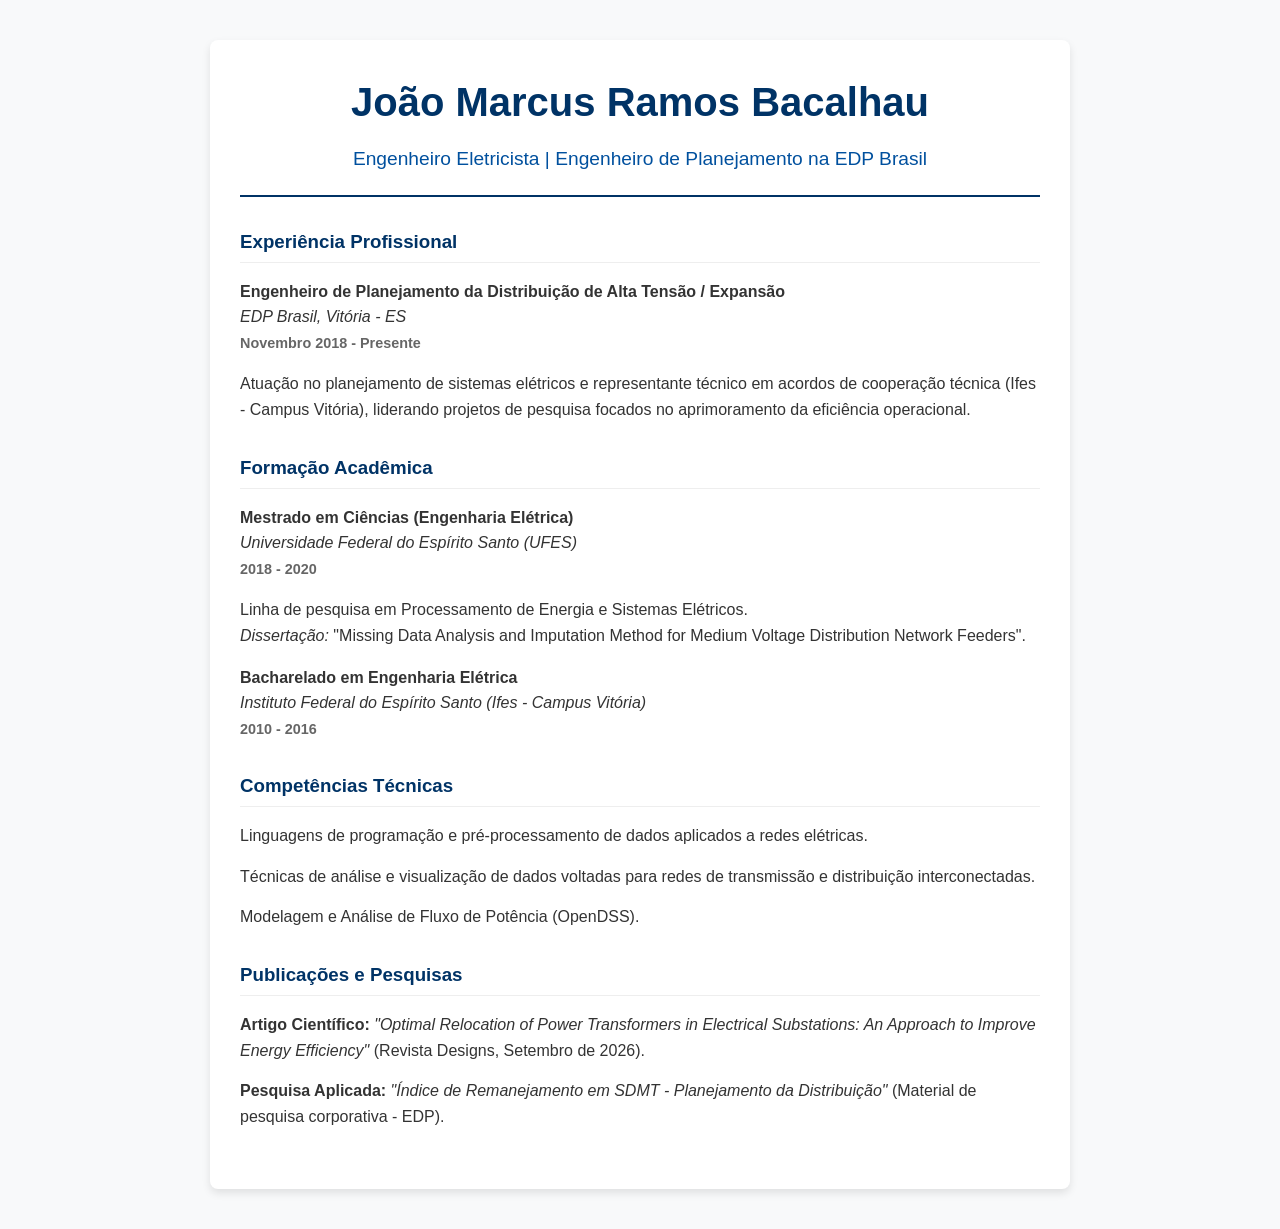
==== index.html @ b1d6753c "first commit" ====
<!DOCTYPE html>
<html lang="pt-BR">
<head>
    <meta charset="UTF-8">
    <meta name="viewport" content="width=device-width, initial-scale=1.0">
    <title>João Marcus Ramos Bacalhau - Perfil Profissional</title>
    <style>
        /* CSS variables for theme colors */
        :root {
            --primary-color: #003366;
            --secondary-color: #00509e;
            --text-color: #333333;
            --background-color: #f8f9fa;
        }

        /* Reset and base styles */
        body {
            font-family: 'Segoe UI', Tahoma, Geneva, Verdana, sans-serif;
            background-color: var(--background-color);
            color: var(--text-color);
            line-height: 1.6;
            margin: 0;
            padding: 0;
        }

        /* Main container layout */
        .container {
            max-width: 800px;
            margin: 40px auto;
            background: #ffffff;
            padding: 30px;
            border-radius: 8px;
            box-shadow: 0 4px 8px rgba(0,0,0,0.1);
        }

        /* Header styling */
        header {
            text-align: center;
            border-bottom: 2px solid var(--primary-color);
            padding-bottom: 20px;
            margin-bottom: 30px;
        }

        header h1 {
            color: var(--primary-color);
            margin: 0 0 10px 0;
            font-size: 2.5em;
        }

        header h2 {
            color: var(--secondary-color);
            margin: 0;
            font-weight: 400;
            font-size: 1.2em;
        }

        /* Section layout */
        section {
            margin-bottom: 30px;
        }

        section h3 {
            color: var(--primary-color);
            border-bottom: 1px solid #eeeeee;
            padding-bottom: 5px;
            margin-bottom: 15px;
        }

        /* Lists and typography */
        ul {
            list-style-type: none;
            padding: 0;
        }

        li {
            margin-bottom: 15px;
        }

        .date {
            font-size: 0.9em;
            color: #666666;
            font-weight: bold;
        }

        .institution {
            font-style: italic;
        }
    </style>
</head>
<body>
    <!-- Main content wrapper -->
    <div class="container">
        <!-- Profile Header -->
        <header>
            <h1>João Marcus Ramos Bacalhau</h1>
            <h2>Engenheiro Eletricista | Engenheiro de Planejamento na EDP Brasil</h2>
        </header>

        <!-- Professional Experience Section -->
        <section>
            <h3>Experiência Profissional</h3>
            <ul>
                <li>
                    <strong>Engenheiro de Planejamento da Distribuição de Alta Tensão / Expansão</strong><br>
                    <span class="institution">EDP Brasil, Vitória - ES</span><br>
                    <span class="date">Novembro 2018 - Presente</span>
                    <p>Atuação no planejamento de sistemas elétricos e representante técnico em acordos de cooperação técnica (Ifes - Campus Vitória), liderando projetos de pesquisa focados no aprimoramento da eficiência operacional.</p>
                </li>
            </ul>
        </section>

        <!-- Academic Background Section -->
        <section>
            <h3>Formação Acadêmica</h3>
            <ul>
                <li>
                    <strong>Mestrado em Ciências (Engenharia Elétrica)</strong><br>
                    <span class="institution">Universidade Federal do Espírito Santo (UFES)</span><br>
                    <span class="date">2018 - 2020</span>
                    <p>Linha de pesquisa em Processamento de Energia e Sistemas Elétricos. <br>
                    <em>Dissertação:</em> "Missing Data Analysis and Imputation Method for Medium Voltage Distribution Network Feeders".</p>
                </li>
                <li>
                    <strong>Bacharelado em Engenharia Elétrica</strong><br>
                    <span class="institution">Instituto Federal do Espírito Santo (Ifes - Campus Vitória)</span><br>
                    <span class="date">2010 - 2016</span>
                </li>
            </ul>
        </section>

        <!-- Skills Section -->
        <section>
            <h3>Competências Técnicas</h3>
            <ul>
                <li>Linguagens de programação e pré-processamento de dados aplicados a redes elétricas.</li>
                <li>Técnicas de análise e visualização de dados voltadas para redes de transmissão e distribuição interconectadas.</li>
                <li>Modelagem e Análise de Fluxo de Potência (OpenDSS).</li>
            </ul>
        </section>

        <!-- Publications Section -->
        <section>
            <h3>Publicações e Pesquisas</h3>
            <ul>
                <li>
                    <strong>Artigo Científico:</strong> <em>"Optimal Relocation of Power Transformers in Electrical Substations: An Approach to Improve Energy Efficiency"</em> (Revista Designs, Setembro de 2026).
                </li>
                <li>
                    <strong>Pesquisa Aplicada:</strong> <em>"Índice de Remanejamento em SDMT - Planejamento da Distribuição"</em> (Material de pesquisa corporativa - EDP).
                </li>
            </ul>
        </section>
    </div>
</body>
</html>
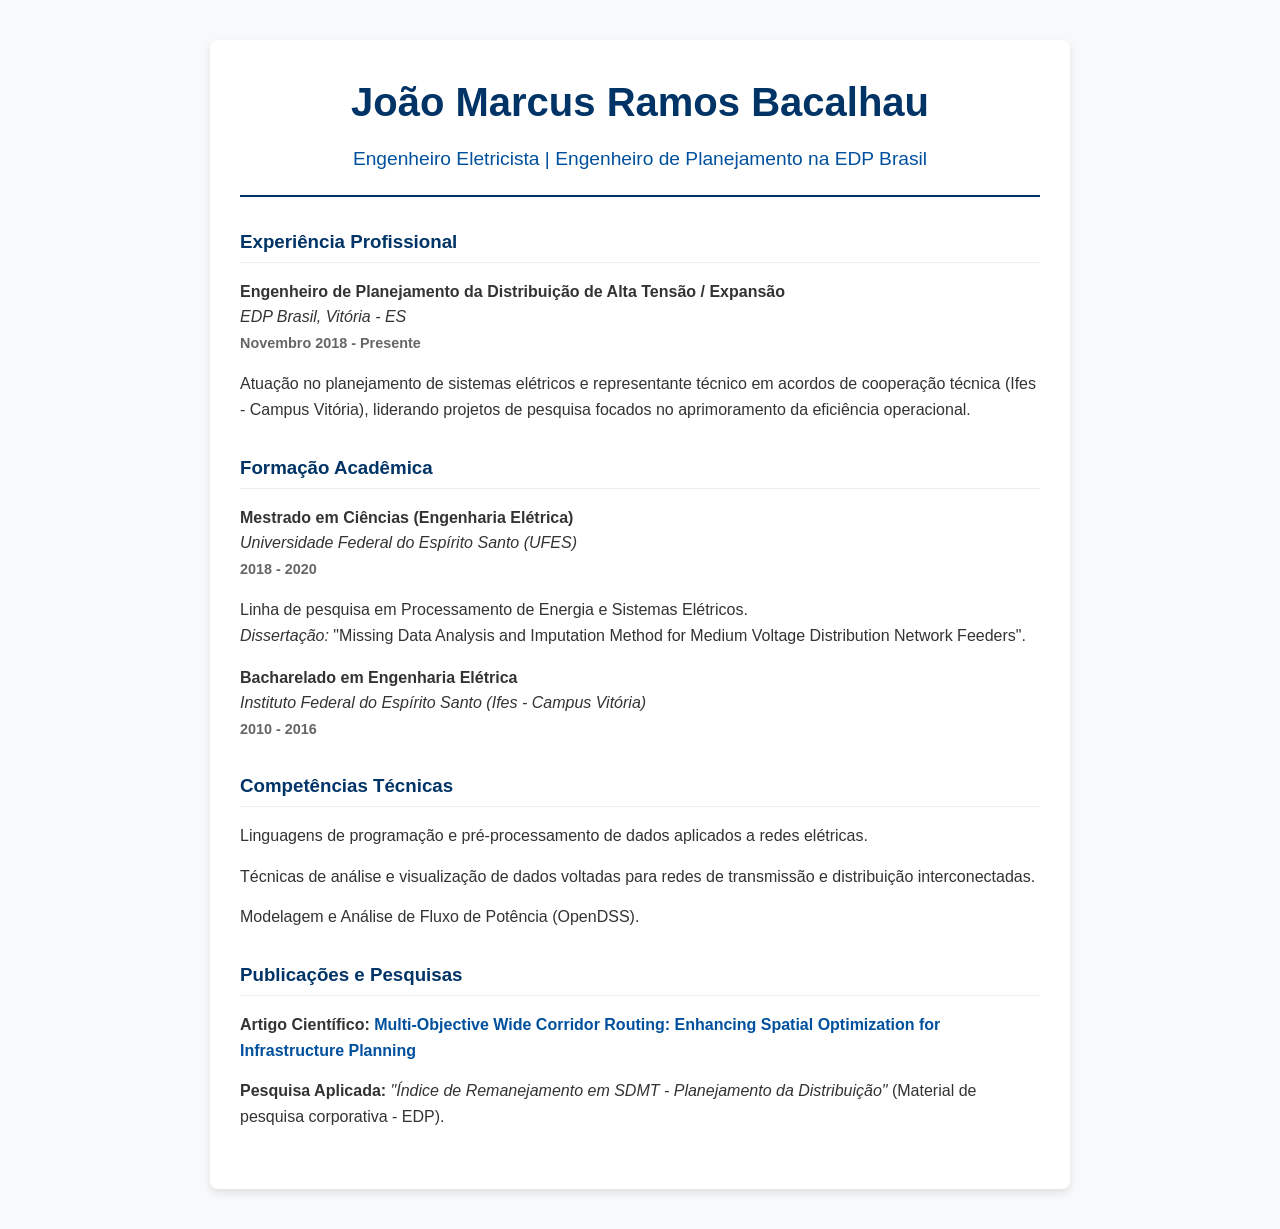
==== commit a2b68a8b: "change index" ====
--- a/index.html
+++ b/index.html
@@ -142,8 +142,9 @@
         <section>
             <h3>Publicações e Pesquisas</h3>
             <ul>
+                <!-- Link to the newly created article page -->
                 <li>
-                    <strong>Artigo Científico:</strong> <em>"Optimal Relocation of Power Transformers in Electrical Substations: An Approach to Improve Energy Efficiency"</em> (Revista Designs, Setembro de 2026).
+                    <strong>Artigo Científico:</strong> <a href="article.html" style="color: var(--secondary-color); text-decoration: none; font-weight: bold;">Multi-Objective Wide Corridor Routing: Enhancing Spatial Optimization for Infrastructure Planning</a>
                 </li>
                 <li>
                     <strong>Pesquisa Aplicada:</strong> <em>"Índice de Remanejamento em SDMT - Planejamento da Distribuição"</em> (Material de pesquisa corporativa - EDP).
@@ -152,4 +153,4 @@
         </section>
     </div>
 </body>
-</html>+</html>
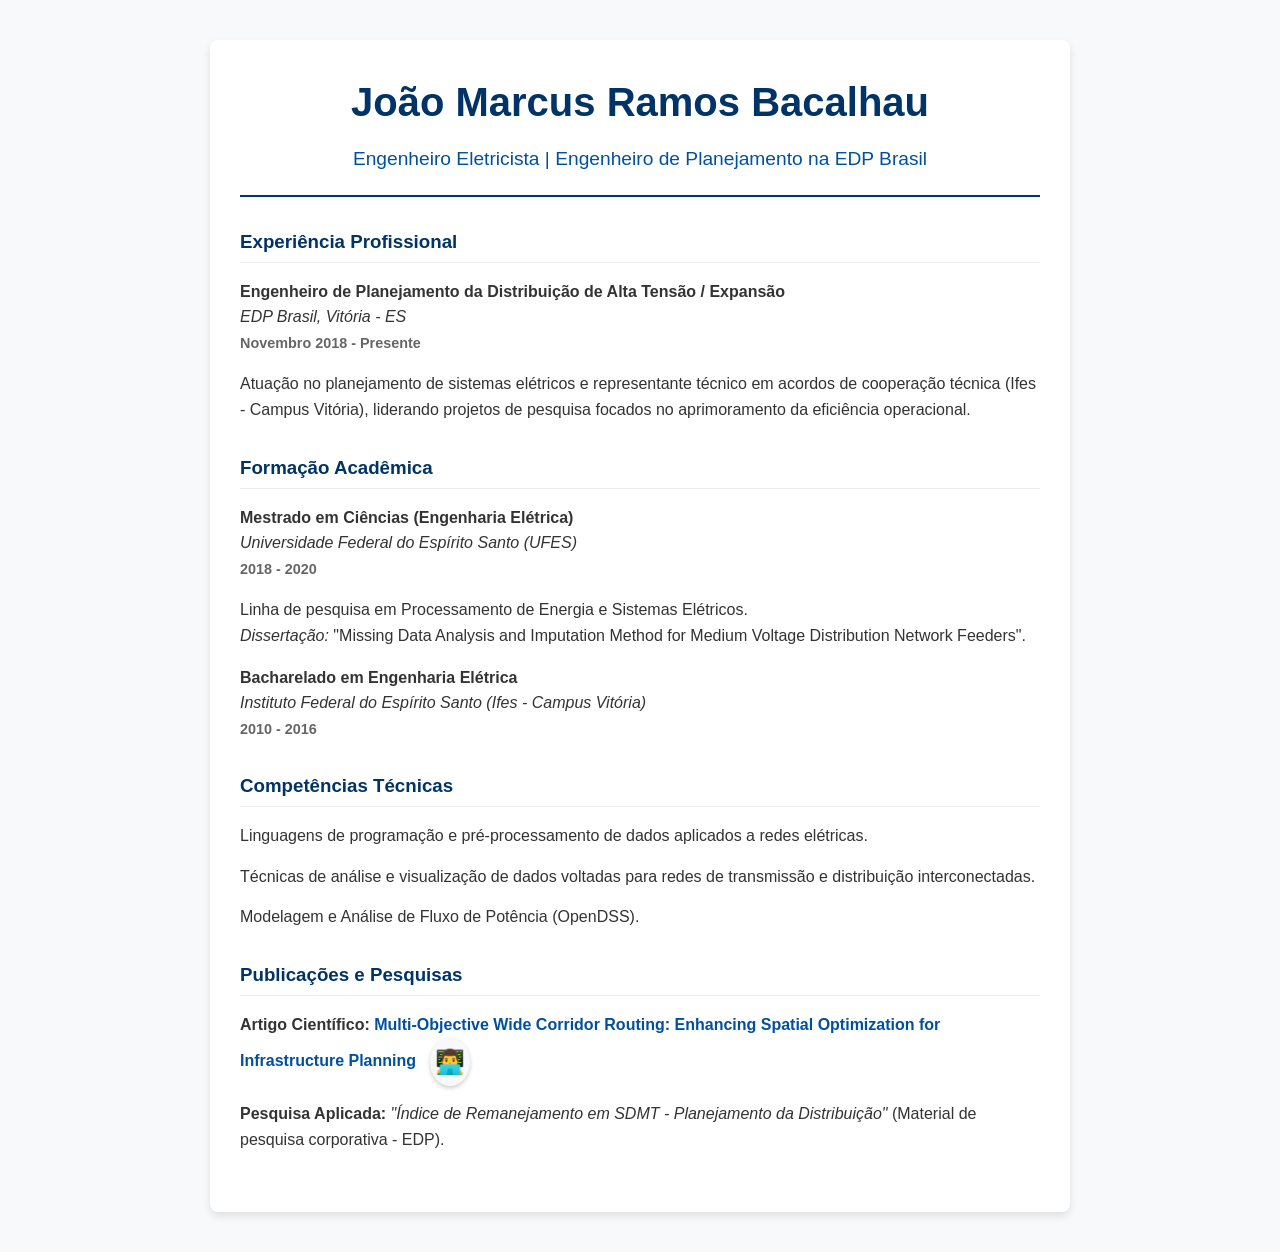
==== commit 11fcb463: "update" ====
--- a/index.html
+++ b/index.html
@@ -85,6 +85,68 @@
         .institution {
             font-style: italic;
         }
+
+        /* Avatar and Speech Bubble Styles */
+        .avatar-container {
+            display: inline-block;
+            position: relative;
+            margin-left: 10px;
+            cursor: pointer;
+            vertical-align: middle;
+        }
+
+        .avatar {
+            font-size: 1.5em;
+            background: var(--background-color);
+            border-radius: 50%;
+            padding: 5px;
+            box-shadow: 0 2px 4px rgba(0,0,0,0.2);
+            transition: transform 0.2s;
+            display: inline-block;
+        }
+
+        .avatar:hover {
+            transform: scale(1.1);
+        }
+
+        .speech-bubble {
+            visibility: hidden;
+            width: 260px;
+            background-color: var(--secondary-color);
+            color: #ffffff;
+            text-align: left;
+            border-radius: 8px;
+            padding: 15px;
+            position: absolute;
+            z-index: 1;
+            bottom: 150%;
+            left: 50%;
+            margin-left: -130px;
+            opacity: 0;
+            transition: opacity 0.3s;
+            font-size: 0.85em;
+            font-weight: normal;
+            box-shadow: 0 4px 8px rgba(0,0,0,0.2);
+            line-height: 1.4;
+        }
+
+        /* Creates the little triangle pointer for the speech bubble */
+        .speech-bubble::after {
+            content: "";
+            position: absolute;
+            top: 100%;
+            left: 50%;
+            margin-left: -10px;
+            border-width: 10px;
+            border-style: solid;
+            border-color: var(--secondary-color) transparent transparent transparent;
+        }
+
+        /* Shows the bubble when hovering over the avatar container */
+        .avatar-container:hover .speech-bubble {
+            visibility: visible;
+            opacity: 1;
+        }
     </style>
 </head>
 <body>
@@ -142,9 +204,16 @@
         <section>
             <h3>Publicações e Pesquisas</h3>
             <ul>
-                <!-- Link to the newly created article page -->
                 <li>
                     <strong>Artigo Científico:</strong> <a href="article.html" style="color: var(--secondary-color); text-decoration: none; font-weight: bold;">Multi-Objective Wide Corridor Routing: Enhancing Spatial Optimization for Infrastructure Planning</a>
+                    
+                    <!-- Avatar and Speech Bubble Container -->
+                    <div class="avatar-container">
+                        <span class="avatar">👨‍💻</span>
+                        <div class="speech-bubble">
+                            Hi! This paper introduces the MOA* algorithm to map wide infrastructure corridors, helping balance construction costs with environmental impacts. Click the link to read the abstract!
+                        </div>
+                    </div>
                 </li>
                 <li>
                     <strong>Pesquisa Aplicada:</strong> <em>"Índice de Remanejamento em SDMT - Planejamento da Distribuição"</em> (Material de pesquisa corporativa - EDP).
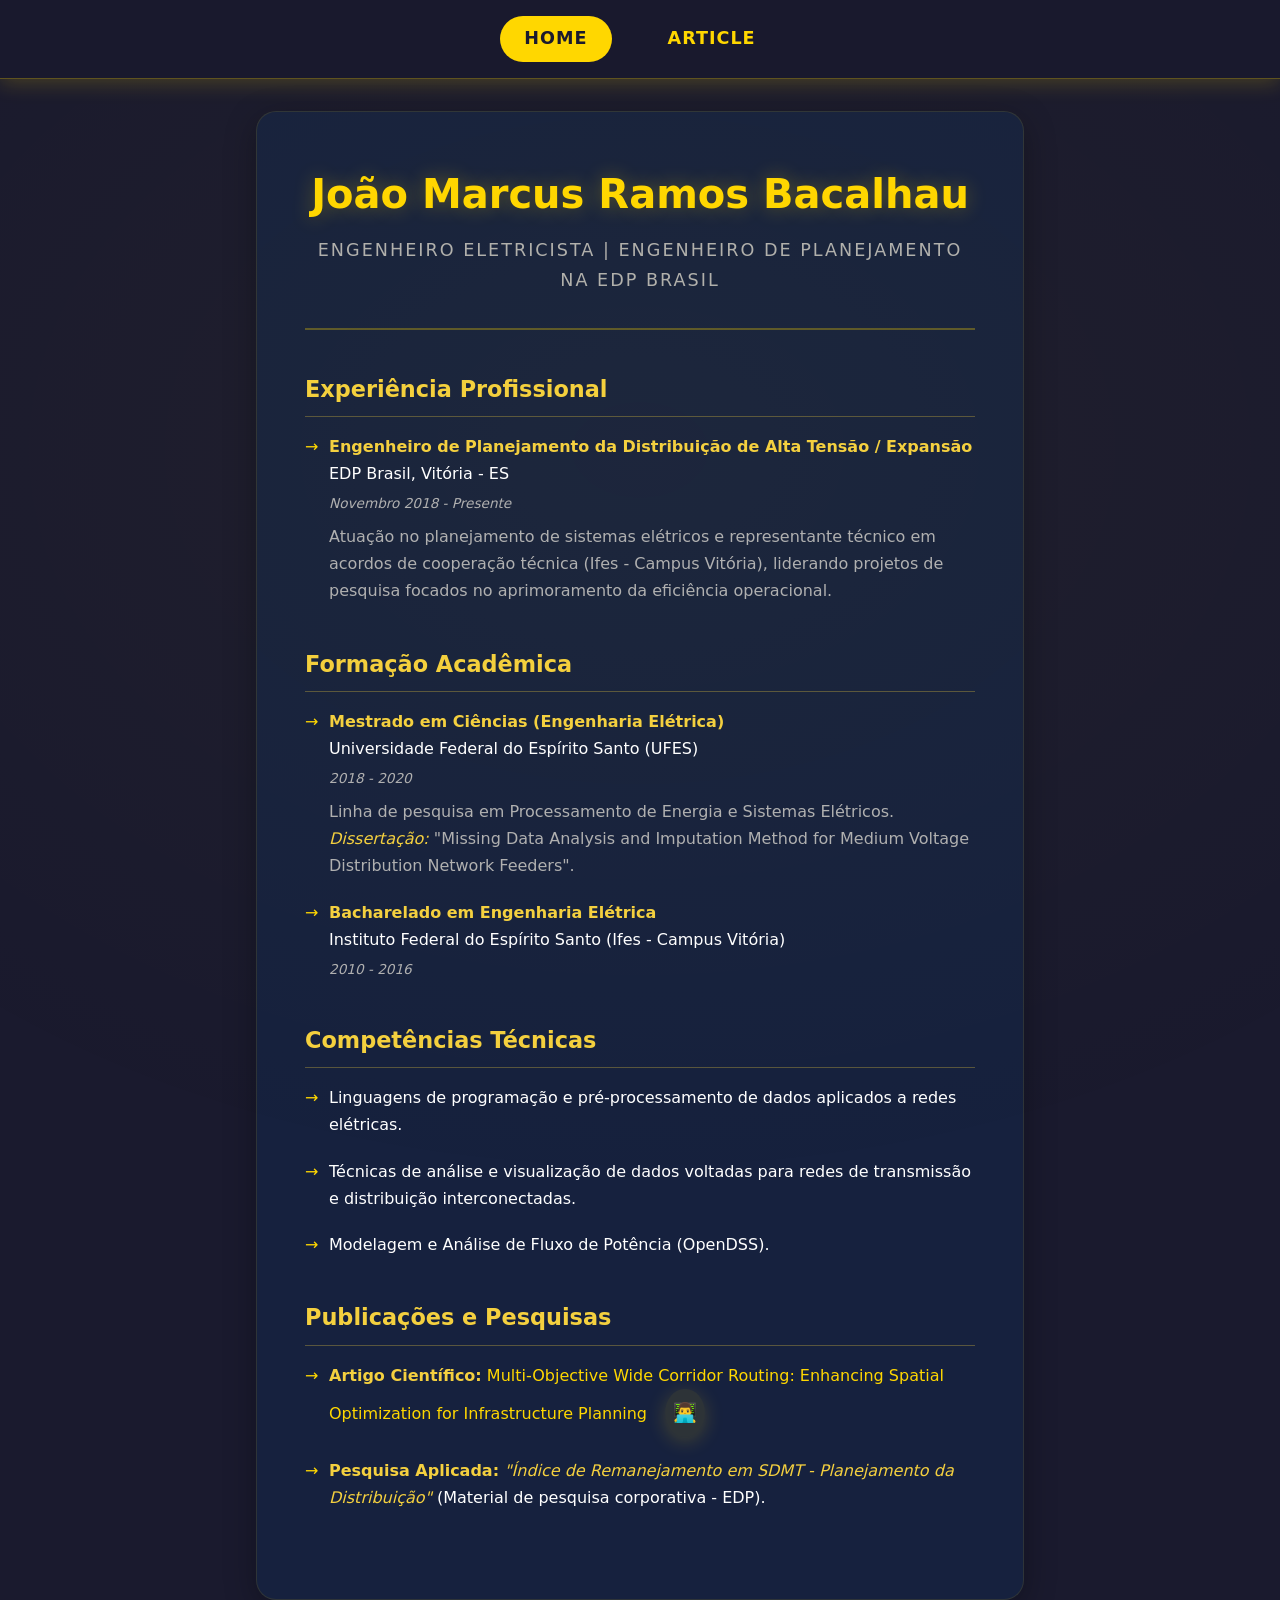
==== commit 720bd6a2: "Refactor article and index pages for improved structure and styling; add new CSS for dark theme with" ====
--- a/index.html
+++ b/index.html
@@ -4,222 +4,91 @@
     <meta charset="UTF-8">
     <meta name="viewport" content="width=device-width, initial-scale=1.0">
     <title>João Marcus Ramos Bacalhau - Perfil Profissional</title>
-    <style>
-        /* CSS variables for theme colors */
-        :root {
-            --primary-color: #003366;
-            --secondary-color: #00509e;
-            --text-color: #333333;
-            --background-color: #f8f9fa;
-        }
-
-        /* Reset and base styles */
-        body {
-            font-family: 'Segoe UI', Tahoma, Geneva, Verdana, sans-serif;
-            background-color: var(--background-color);
-            color: var(--text-color);
-            line-height: 1.6;
-            margin: 0;
-            padding: 0;
-        }
-
-        /* Main container layout */
-        .container {
-            max-width: 800px;
-            margin: 40px auto;
-            background: #ffffff;
-            padding: 30px;
-            border-radius: 8px;
-            box-shadow: 0 4px 8px rgba(0,0,0,0.1);
-        }
-
-        /* Header styling */
-        header {
-            text-align: center;
-            border-bottom: 2px solid var(--primary-color);
-            padding-bottom: 20px;
-            margin-bottom: 30px;
-        }
-
-        header h1 {
-            color: var(--primary-color);
-            margin: 0 0 10px 0;
-            font-size: 2.5em;
-        }
-
-        header h2 {
-            color: var(--secondary-color);
-            margin: 0;
-            font-weight: 400;
-            font-size: 1.2em;
-        }
-
-        /* Section layout */
-        section {
-            margin-bottom: 30px;
-        }
-
-        section h3 {
-            color: var(--primary-color);
-            border-bottom: 1px solid #eeeeee;
-            padding-bottom: 5px;
-            margin-bottom: 15px;
-        }
-
-        /* Lists and typography */
-        ul {
-            list-style-type: none;
-            padding: 0;
-        }
-
-        li {
-            margin-bottom: 15px;
-        }
-
-        .date {
-            font-size: 0.9em;
-            color: #666666;
-            font-weight: bold;
-        }
-
-        .institution {
-            font-style: italic;
-        }
-
-        /* Avatar and Speech Bubble Styles */
-        .avatar-container {
-            display: inline-block;
-            position: relative;
-            margin-left: 10px;
-            cursor: pointer;
-            vertical-align: middle;
-        }
-
-        .avatar {
-            font-size: 1.5em;
-            background: var(--background-color);
-            border-radius: 50%;
-            padding: 5px;
-            box-shadow: 0 2px 4px rgba(0,0,0,0.2);
-            transition: transform 0.2s;
-            display: inline-block;
-        }
-
-        .avatar:hover {
-            transform: scale(1.1);
-        }
-
-        .speech-bubble {
-            visibility: hidden;
-            width: 260px;
-            background-color: var(--secondary-color);
-            color: #ffffff;
-            text-align: left;
-            border-radius: 8px;
-            padding: 15px;
-            position: absolute;
-            z-index: 1;
-            bottom: 150%;
-            left: 50%;
-            margin-left: -130px;
-            opacity: 0;
-            transition: opacity 0.3s;
-            font-size: 0.85em;
-            font-weight: normal;
-            box-shadow: 0 4px 8px rgba(0,0,0,0.2);
-            line-height: 1.4;
-        }
-
-        /* Creates the little triangle pointer for the speech bubble */
-        .speech-bubble::after {
-            content: "";
-            position: absolute;
-            top: 100%;
-            left: 50%;
-            margin-left: -10px;
-            border-width: 10px;
-            border-style: solid;
-            border-color: var(--secondary-color) transparent transparent transparent;
-        }
-
-        /* Shows the bubble when hovering over the avatar container */
-        .avatar-container:hover .speech-bubble {
-            visibility: visible;
-            opacity: 1;
-        }
-    </style>
+    <link rel="stylesheet" href="css/styles.css">
 </head>
 <body>
+    <!-- Navigation Bar -->
+    <nav>
+        <div class="nav-container">
+            <a href="#" class="nav-link active" onclick="location.href='index.html'">Home</a>
+            <a href="article.html" class="nav-link">Article</a>
+        </div>
+    </nav>
+
     <!-- Main content wrapper -->
-    <div class="container">
-        <!-- Profile Header -->
-        <header>
-            <h1>João Marcus Ramos Bacalhau</h1>
-            <h2>Engenheiro Eletricista | Engenheiro de Planejamento na EDP Brasil</h2>
-        </header>
+    <main>
+        <div class="content-card">
+            <!-- Profile Header -->
+            <header>
+                <h1>João Marcus Ramos Bacalhau</h1>
+                <h2>Engenheiro Eletricista | Engenheiro de Planejamento na EDP Brasil</h2>
+            </header>
 
-        <!-- Professional Experience Section -->
-        <section>
-            <h3>Experiência Profissional</h3>
-            <ul>
-                <li>
-                    <strong>Engenheiro de Planejamento da Distribuição de Alta Tensão / Expansão</strong><br>
-                    <span class="institution">EDP Brasil, Vitória - ES</span><br>
-                    <span class="date">Novembro 2018 - Presente</span>
-                    <p>Atuação no planejamento de sistemas elétricos e representante técnico em acordos de cooperação técnica (Ifes - Campus Vitória), liderando projetos de pesquisa focados no aprimoramento da eficiência operacional.</p>
-                </li>
-            </ul>
-        </section>
+            <!-- Professional Experience Section -->
+            <section>
+                <h3>Experiência Profissional</h3>
+                <ul>
+                    <li>
+                        <strong>Engenheiro de Planejamento da Distribuição de Alta Tensão / Expansão</strong><br>
+                        <span class="institution">EDP Brasil, Vitória - ES</span><br>
+                        <span class="date">Novembro 2018 - Presente</span>
+                        <p style="margin-top: 0.5rem; color: var(--text-muted);">Atuação no planejamento de sistemas elétricos e representante técnico em acordos de cooperação técnica (Ifes - Campus Vitória), liderando projetos de pesquisa focados no aprimoramento da eficiência operacional.</p>
+                    </li>
+                </ul>
+            </section>
 
-        <!-- Academic Background Section -->
-        <section>
-            <h3>Formação Acadêmica</h3>
-            <ul>
-                <li>
-                    <strong>Mestrado em Ciências (Engenharia Elétrica)</strong><br>
-                    <span class="institution">Universidade Federal do Espírito Santo (UFES)</span><br>
-                    <span class="date">2018 - 2020</span>
-                    <p>Linha de pesquisa em Processamento de Energia e Sistemas Elétricos. <br>
-                    <em>Dissertação:</em> "Missing Data Analysis and Imputation Method for Medium Voltage Distribution Network Feeders".</p>
-                </li>
-                <li>
-                    <strong>Bacharelado em Engenharia Elétrica</strong><br>
-                    <span class="institution">Instituto Federal do Espírito Santo (Ifes - Campus Vitória)</span><br>
-                    <span class="date">2010 - 2016</span>
-                </li>
-            </ul>
-        </section>
+            <!-- Academic Background Section -->
+            <section>
+                <h3>Formação Acadêmica</h3>
+                <ul>
+                    <li>
+                        <strong>Mestrado em Ciências (Engenharia Elétrica)</strong><br>
+                        <span class="institution">Universidade Federal do Espírito Santo (UFES)</span><br>
+                        <span class="date">2018 - 2020</span>
+                        <p style="margin-top: 0.5rem; color: var(--text-muted);">Linha de pesquisa em Processamento de Energia e Sistemas Elétricos.<br>
+                        <em>Dissertação:</em> "Missing Data Analysis and Imputation Method for Medium Voltage Distribution Network Feeders".</p>
+                    </li>
+                    <li>
+                        <strong>Bacharelado em Engenharia Elétrica</strong><br>
+                        <span class="institution">Instituto Federal do Espírito Santo (Ifes - Campus Vitória)</span><br>
+                        <span class="date">2010 - 2016</span>
+                    </li>
+                </ul>
+            </section>
 
-        <!-- Skills Section -->
-        <section>
-            <h3>Competências Técnicas</h3>
-            <ul>
-                <li>Linguagens de programação e pré-processamento de dados aplicados a redes elétricas.</li>
-                <li>Técnicas de análise e visualização de dados voltadas para redes de transmissão e distribuição interconectadas.</li>
-                <li>Modelagem e Análise de Fluxo de Potência (OpenDSS).</li>
-            </ul>
-        </section>
+            <!-- Skills Section -->
+            <section>
+                <h3>Competências Técnicas</h3>
+                <ul>
+                    <li>Linguagens de programação e pré-processamento de dados aplicados a redes elétricas.</li>
+                    <li>Técnicas de análise e visualização de dados voltadas para redes de transmissão e distribuição interconectadas.</li>
+                    <li>Modelagem e Análise de Fluxo de Potência (OpenDSS).</li>
+                </ul>
+            </section>
 
-        <!-- Publications Section -->
-        <section>
-            <h3>Publicações e Pesquisas</h3>
-            <ul>
-                <li>
-                    <strong>Artigo Científico:</strong> <a href="article.html" style="color: var(--secondary-color); text-decoration: none; font-weight: bold;">Multi-Objective Wide Corridor Routing: Enhancing Spatial Optimization for Infrastructure Planning</a>
-                    
-                    <!-- Avatar and Speech Bubble Container -->
-                    <div class="avatar-container">
-                        <span class="avatar">👨‍💻</span>
-                        <div class="speech-bubble">
-                            Hi! This paper introduces the MOA* algorithm to map wide infrastructure corridors, helping balance construction costs with environmental impacts. Click the link to read the abstract!
+            <!-- Publications Section -->
+            <section>
+                <h3>Publicações e Pesquisas</h3>
+                <ul>
+                    <li>
+                        <strong>Artigo Científico:</strong> 
+                        <a href="article.html" style="color: var(--primary-yellow); text-decoration: none;">Multi-Objective Wide Corridor Routing: Enhancing Spatial Optimization for Infrastructure Planning</a>
+                        
+                        <!-- Avatar and Speech Bubble Container -->
+                        <div class="avatar-container">
+                            <span class="avatar">👨‍💻</span>
+                            <div class="speech-bubble">
+                                Hi! This paper introduces the MOA* algorithm to map wide infrastructure corridors, helping balance construction costs with environmental impacts. Click the link to read the abstract!
+                            </div>
                         </div>
-                    </div>
-                </li>
-                <li>
-                    <strong>Pesquisa Aplicada:</strong> <em>"Índice de Remanejamento em SDMT - Planejamento da Distribuição"</em> (Material de pesquisa corporativa - EDP).
-                </li>
-            </ul>
-        </section>
-    </div>
+                    </li>
+                    <li>
+                        <strong>Pesquisa Aplicada:</strong> 
+                        <em>"Índice de Remanejamento em SDMT - Planejamento da Distribuição"</em> (Material de pesquisa corporativa - EDP).
+                    </li>
+                </ul>
+            </section>
+        </div>
+    </main>
 </body>
 </html>
--- a/css/styles.css
+++ b/css/styles.css
@@ -0,0 +1,252 @@
+/* CSS variables for dark theme with yellow accents */
+:root {
+    --bg-color: #1a1a2e;
+    --card-bg: #16213e;
+    --primary-yellow: #ffd700;
+    --secondary-yellow: #f4d03f;
+    --text-light: #ffffff;
+    --text-muted: #b0b0b0;
+    --gradient-1: linear-gradient(135deg, #1a1a2e 0%, #16213e 100%);
+    --glow: 0 4px 20px rgba(255, 215, 0, 0.2);
+}
+
+/* Reset and base styles */
+* {
+    margin: 0;
+    padding: 0;
+    box-sizing: border-box;
+}
+
+body {
+    font-family: 'Segoe UI', system-ui, -apple-system, sans-serif;
+    background: var(--bg-color);
+    color: var(--text-light);
+    line-height: 1.7;
+    min-height: 100vh;
+}
+
+/* Animated gradient background */
+body::before {
+    content: '';
+    position: fixed;
+    top: -50%;
+    left: -50%;
+    width: 200%;
+    height: 200%;
+    background: radial-gradient(ellipse at center, rgba(255,215,0,0.03) 0%, transparent 60%);
+    animation: gradientFloat 20s ease-in-out infinite;
+    pointer-events: none;
+}
+
+@keyframes gradientFloat {
+    0%, 100% { transform: translate(0, 0); }
+    50% { transform: translate(-5%, -5%); }
+}
+
+/* Navigation bar */
+nav {
+    background: rgba(26, 26, 46, 0.95);
+    backdrop-filter: blur(10px);
+    border-bottom: 1px solid rgba(255, 215, 0, 0.3);
+    position: sticky;
+    top: 0;
+    z-index: 100;
+    box-shadow: var(--glow);
+}
+
+.nav-container {
+    max-width: 900px;
+    margin: 0 auto;
+    padding: 1rem;
+    display: flex;
+    justify-content: center;
+    gap: 2rem;
+}
+
+.nav-link {
+    color: var(--primary-yellow);
+    text-decoration: none;
+    font-weight: 600;
+    font-size: 1.1rem;
+    padding: 0.5rem 1.5rem;
+    border-radius: 25px;
+    transition: all 0.3s ease;
+    text-transform: uppercase;
+    letter-spacing: 1px;
+}
+
+.nav-link:hover {
+    background: rgba(255, 215, 0, 0.15);
+    color: var(--secondary-yellow);
+    transform: translateY(-2px);
+    box-shadow: 0 4px 15px rgba(255, 215, 0, 0.2);
+}
+
+.nav-link.active {
+    background: var(--primary-yellow);
+    color: var(--bg-color);
+}
+
+/* Main container */
+main {
+    max-width: 800px;
+    margin: 2rem auto;
+    padding: 0 1rem;
+}
+
+.content-card {
+    background: var(--card-bg);
+    border-radius: 20px;
+    padding: 3rem;
+    border: 1px solid rgba(255, 215, 0, 0.1);
+    box-shadow: 0 8px 32px rgba(0, 0, 0, 0.3);
+}
+
+/* Header styling */
+header {
+    text-align: center;
+    margin-bottom: 2.5rem;
+    padding-bottom: 2rem;
+    border-bottom: 2px solid rgba(255, 215, 0, 0.3);
+}
+
+header h1 {
+    color: var(--primary-yellow);
+    margin: 0 0 0.5rem 0;
+    font-size: 2.5rem;
+    font-weight: 700;
+    text-shadow: 0 0 20px rgba(255, 215, 0, 0.3);
+}
+
+header h2 {
+    color: var(--text-muted);
+    margin: 0;
+    font-weight: 400;
+    font-size: 1.1rem;
+    letter-spacing: 2px;
+    text-transform: uppercase;
+}
+
+/* Section styling */
+section {
+    margin-bottom: 2.5rem;
+}
+
+section h3 {
+    color: var(--secondary-yellow);
+    border-bottom: 1px solid rgba(244, 208, 63, 0.3);
+    padding-bottom: 0.5rem;
+    margin-bottom: 1rem;
+    font-size: 1.4rem;
+}
+
+/* Lists and typography */
+ul {
+    list-style-type: none;
+}
+
+li {
+    margin-bottom: 1.2rem;
+    padding-left: 1.5rem;
+    position: relative;
+}
+
+li::before {
+    content: '→';
+    position: absolute;
+    left: 0;
+    color: var(--primary-yellow);
+}
+
+strong {
+    color: var(--secondary-yellow);
+}
+
+.date {
+    font-size: 0.85rem;
+    color: var(--text-muted);
+    display: block;
+    margin-top: 0.3rem;
+    font-style: italic;
+}
+
+/* Links */
+a {
+    color: var(--primary-yellow);
+    text-decoration: none;
+    transition: all 0.3s ease;
+}
+
+a:hover {
+    color: var(--secondary-yellow);
+    text-decoration: underline;
+}
+
+/* Speech bubble */
+.avatar-container {
+    display: inline-flex;
+    align-items: center;
+    margin-left: 0.8rem;
+    cursor: pointer;
+}
+
+.avatar {
+    font-size: 1.2rem;
+    background: rgba(255, 215, 0, 0.1);
+    border-radius: 50%;
+    padding: 8px;
+    box-shadow: var(--glow);
+    transition: all 0.3s ease;
+}
+
+.avatar:hover {
+    transform: scale(1.1) rotate(5deg);
+    background: rgba(255, 215, 0, 0.25);
+}
+
+.speech-bubble {
+    visibility: hidden;
+    width: 280px;
+    background: var(--card-bg);
+    color: var(--text-light);
+    text-align: left;
+    border-radius: 15px;
+    padding: 15px;
+    position: absolute;
+    z-index: 1;
+    bottom: 120%;
+    left: 50%;
+    margin-left: -140px;
+    opacity: 0;
+    transition: all 0.3s ease;
+    font-size: 0.8rem;
+    font-weight: normal;
+    border: 1px solid rgba(255, 215, 0, 0.3);
+    box-shadow: var(--glow);
+}
+
+.speech-bubble::after {
+    content: '';
+    position: absolute;
+    top: 100%;
+    left: 50%;
+    margin-left: -10px;
+    border-width: 8px;
+    border-style: solid;
+    border-color: rgba(255, 215, 0, 0.3) transparent transparent transparent;
+}
+
+.avatar-container:hover .speech-bubble {
+    visibility: visible;
+    opacity: 1;
+}
+
+/* Emphasis styling */
+em {
+    color: var(--secondary-yellow);
+    font-style: italic;
+}
+
+i {
+    color: var(--primary-yellow);
+}
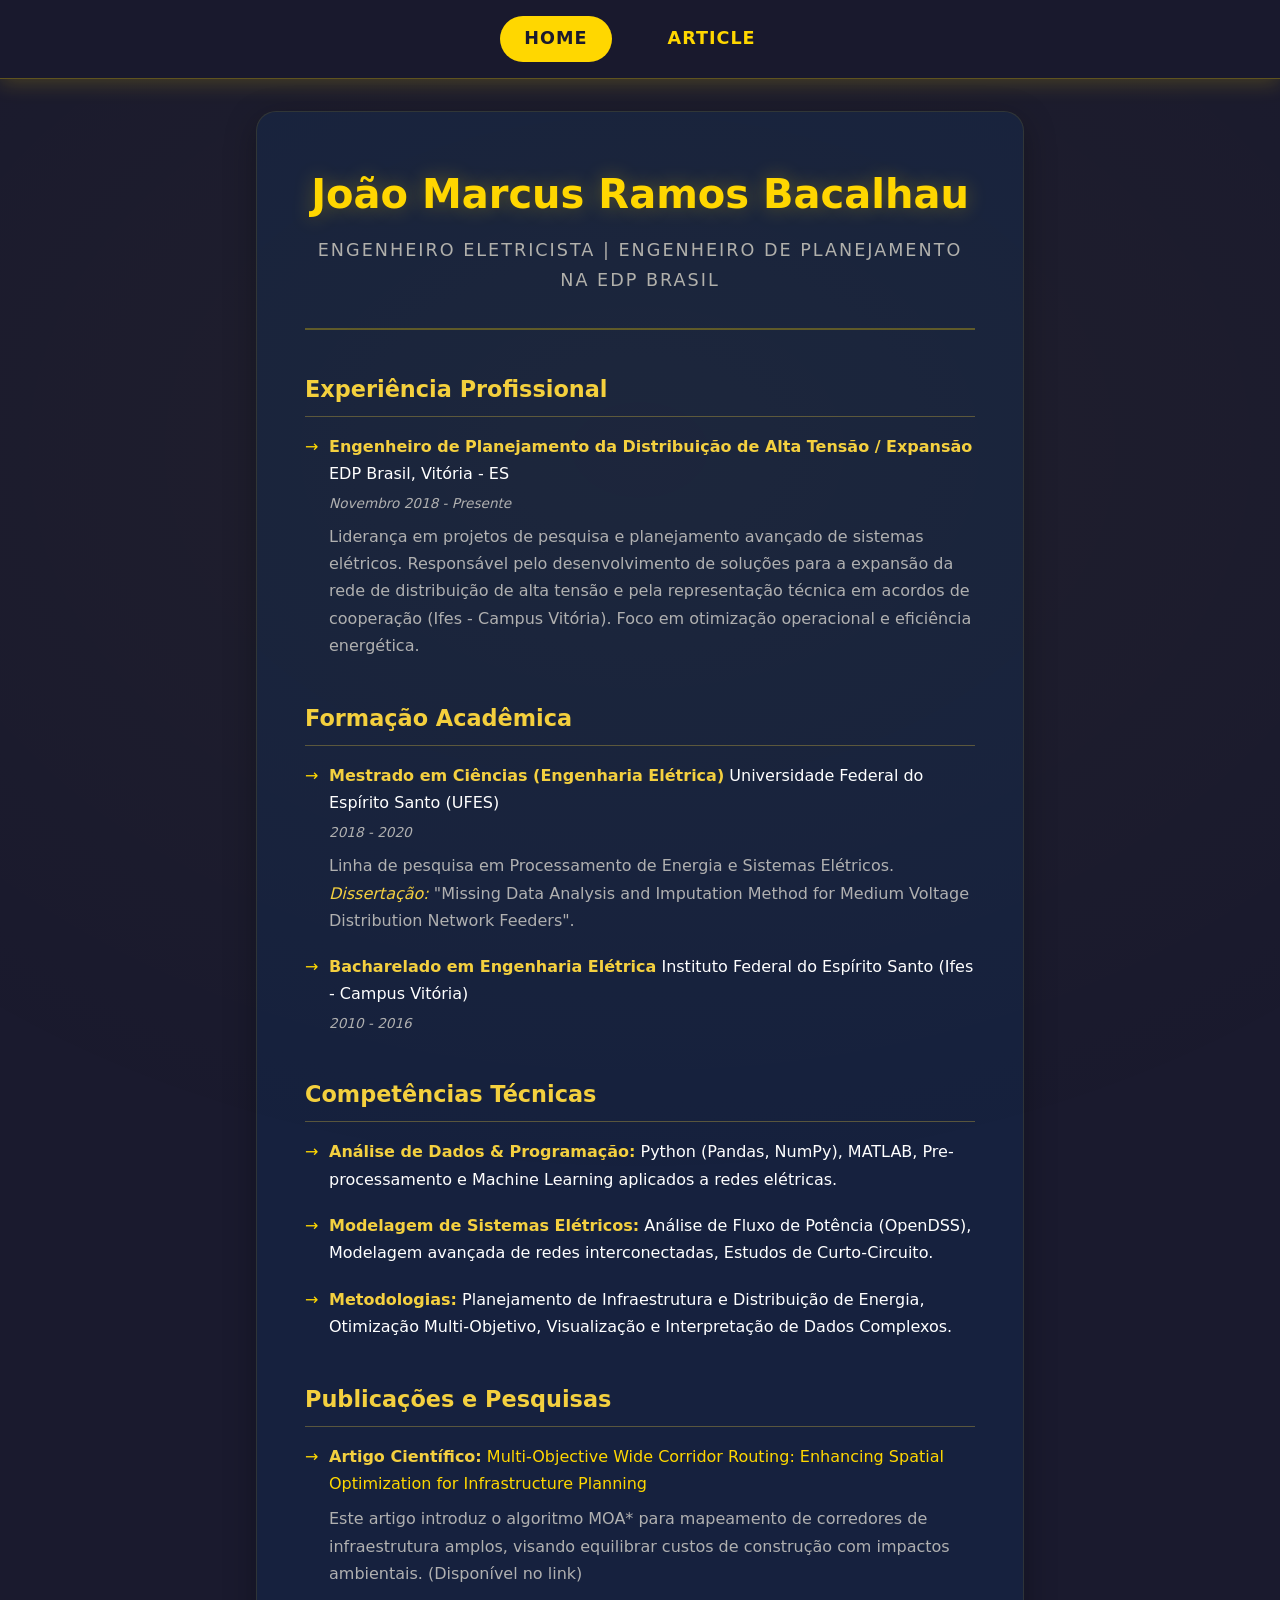
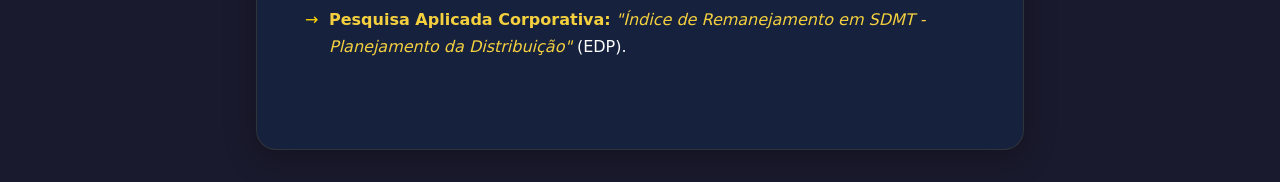
==== commit 263286c6: "Update professional experience and academic background sections; enhance skills descriptions for cla" ====
--- a/index.html
+++ b/index.html
@@ -29,10 +29,10 @@
                 <h3>Experiência Profissional</h3>
                 <ul>
                     <li>
-                        <strong>Engenheiro de Planejamento da Distribuição de Alta Tensão / Expansão</strong><br>
+                        <strong>Engenheiro de Planejamento da Distribuição de Alta Tensão / Expansão</strong>
                         <span class="institution">EDP Brasil, Vitória - ES</span><br>
                         <span class="date">Novembro 2018 - Presente</span>
-                        <p style="margin-top: 0.5rem; color: var(--text-muted);">Atuação no planejamento de sistemas elétricos e representante técnico em acordos de cooperação técnica (Ifes - Campus Vitória), liderando projetos de pesquisa focados no aprimoramento da eficiência operacional.</p>
+                        <p class="text-muted">Liderança em projetos de pesquisa e planejamento avançado de sistemas elétricos. Responsável pelo desenvolvimento de soluções para a expansão da rede de distribuição de alta tensão e pela representação técnica em acordos de cooperação (Ifes - Campus Vitória). Foco em otimização operacional e eficiência energética.</p>
                     </li>
                 </ul>
             </section>
@@ -42,14 +42,14 @@
                 <h3>Formação Acadêmica</h3>
                 <ul>
                     <li>
-                        <strong>Mestrado em Ciências (Engenharia Elétrica)</strong><br>
+                        <strong>Mestrado em Ciências (Engenharia Elétrica)</strong>
                         <span class="institution">Universidade Federal do Espírito Santo (UFES)</span><br>
                         <span class="date">2018 - 2020</span>
-                        <p style="margin-top: 0.5rem; color: var(--text-muted);">Linha de pesquisa em Processamento de Energia e Sistemas Elétricos.<br>
+                        <p class="text-muted">Linha de pesquisa em Processamento de Energia e Sistemas Elétricos.
                         <em>Dissertação:</em> "Missing Data Analysis and Imputation Method for Medium Voltage Distribution Network Feeders".</p>
                     </li>
                     <li>
-                        <strong>Bacharelado em Engenharia Elétrica</strong><br>
+                        <strong>Bacharelado em Engenharia Elétrica</strong>
                         <span class="institution">Instituto Federal do Espírito Santo (Ifes - Campus Vitória)</span><br>
                         <span class="date">2010 - 2016</span>
                     </li>
@@ -59,10 +59,16 @@
             <!-- Skills Section -->
             <section>
                 <h3>Competências Técnicas</h3>
-                <ul>
-                    <li>Linguagens de programação e pré-processamento de dados aplicados a redes elétricas.</li>
-                    <li>Técnicas de análise e visualização de dados voltadas para redes de transmissão e distribuição interconectadas.</li>
-                    <li>Modelagem e Análise de Fluxo de Potência (OpenDSS).</li>
+                <ul class="skills-list">
+                    <li>
+                        <strong>Análise de Dados & Programação:</strong> Python (Pandas, NumPy), MATLAB, Pre-processamento e Machine Learning aplicados a redes elétricas.
+                    </li>
+                    <li>
+                        <strong>Modelagem de Sistemas Elétricos:</strong> Análise de Fluxo de Potência (OpenDSS), Modelagem avançada de redes interconectadas, Estudos de Curto-Circuito.
+                    </li>
+                    <li>
+                        <strong>Metodologias:</strong> Planejamento de Infraestrutura e Distribuição de Energia, Otimização Multi-Objetivo, Visualização e Interpretação de Dados Complexos.
+                    </li>
                 </ul>
             </section>
 
@@ -72,19 +78,12 @@
                 <ul>
                     <li>
                         <strong>Artigo Científico:</strong> 
-                        <a href="article.html" style="color: var(--primary-yellow); text-decoration: none;">Multi-Objective Wide Corridor Routing: Enhancing Spatial Optimization for Infrastructure Planning</a>
-                        
-                        <!-- Avatar and Speech Bubble Container -->
-                        <div class="avatar-container">
-                            <span class="avatar">👨‍💻</span>
-                            <div class="speech-bubble">
-                                Hi! This paper introduces the MOA* algorithm to map wide infrastructure corridors, helping balance construction costs with environmental impacts. Click the link to read the abstract!
-                            </div>
-                        </div>
+                        <a href="article.html" class="article-link">Multi-Objective Wide Corridor Routing: Enhancing Spatial Optimization for Infrastructure Planning</a>
+                        <p class="text-muted">Este artigo introduz o algoritmo MOA* para mapeamento de corredores de infraestrutura amplos, visando equilibrar custos de construção com impactos ambientais. (Disponível no link)</p>
                     </li>
                     <li>
-                        <strong>Pesquisa Aplicada:</strong> 
-                        <em>"Índice de Remanejamento em SDMT - Planejamento da Distribuição"</em> (Material de pesquisa corporativa - EDP).
+                        <strong>Pesquisa Aplicada Corporativa:</strong> 
+                        <em>"Índice de Remanejamento em SDMT - Planejamento da Distribuição"</em> (EDP).
                     </li>
                 </ul>
             </section>
--- a/css/styles.css
+++ b/css/styles.css
@@ -132,6 +132,11 @@
     margin-bottom: 2.5rem;
 }
 
+section p.text-muted {
+    margin-top: 0.5rem;
+    color: var(--text-muted);
+}
+
 section h3 {
     color: var(--secondary-yellow);
     border-bottom: 1px solid rgba(244, 208, 63, 0.3);
@@ -249,4 +254,270 @@
 
 i {
     color: var(--primary-yellow);
+}
+
+/* Chat UI Styles */
+.fixed-avatar-wrapper {
+    display: flex;
+    align-items: flex-end;
+    flex-direction: row;
+    gap: 15px;
+    z-index: 1000;
+}
+
+.chat-toggle-icon {
+    font-size: 2.5rem;
+    cursor: pointer;
+    background: rgba(22, 33, 62, 0.95);
+    backdrop-filter: blur(8px);
+    border-radius: 50%;
+    box-shadow: var(--glow);
+    transition: all 0.3s ease;
+    padding: 10px;
+    border: 2px solid rgba(255, 215, 0, 0.3);
+    user-select: none;
+    display: flex;
+    justify-content: center;
+    align-items: center;
+    width: 60px;
+    height: 60px;
+}
+
+.chat-toggle-icon:hover {
+    transform: scale(1.1);
+    border-color: var(--secondary-yellow);
+    background: rgba(255, 215, 0, 0.2);
+}
+
+.chat-window {
+    display: none;
+    position: absolute;
+    bottom: 80px;
+    right: 0;
+    width: 350px;
+    height: 450px;
+    background: var(--card-bg);
+    border: 1px solid rgba(255, 215, 0, 0.3);
+    border-radius: 15px;
+    box-shadow: 0 8px 32px rgba(0, 0, 0, 0.5);
+    flex-direction: column;
+    overflow: hidden;
+}
+
+.chat-window.active {
+    display: flex;
+}
+
+.chat-header {
+    background: rgba(26, 26, 46, 0.95);
+    padding: 15px;
+    font-weight: bold;
+    color: var(--primary-yellow);
+    display: flex;
+    justify-content: space-between;
+    align-items: center;
+    border-bottom: 1px solid rgba(255, 215, 0, 0.2);
+}
+
+.chat-header button {
+    background: none;
+    border: none;
+    color: var(--text-light);
+    cursor: pointer;
+    font-size: 1.2rem;
+}
+
+.chat-header button:hover {
+    color: var(--primary-yellow);
+}
+
+.chat-messages {
+    flex-grow: 1;
+    padding: 15px;
+    overflow-y: auto;
+    display: flex;
+    flex-direction: column;
+    gap: 10px;
+}
+
+.message {
+    max-width: 80%;
+    padding: 10px 15px;
+    border-radius: 12px;
+    font-size: 0.9rem;
+    line-height: 1.4;
+}
+
+.user-message {
+    background: rgba(255, 215, 0, 0.15);
+    color: var(--text-light);
+    align-self: flex-end;
+    border-bottom-right-radius: 2px;
+}
+
+.ai-message {
+    background: rgba(0, 0, 0, 0.2);
+    color: var(--text-light);
+    align-self: flex-start;
+    border-bottom-left-radius: 2px;
+    border: 1px solid rgba(255, 215, 0, 0.1);
+}
+
+.chat-input-area {
+    display: flex;
+    padding: 10px;
+    background: rgba(26, 26, 46, 0.95);
+    border-top: 1px solid rgba(255, 215, 0, 0.2);
+    gap: 10px;
+}
+
+.chat-input-area input {
+    flex-grow: 1;
+    background: rgba(0, 0, 0, 0.2);
+    border: 1px solid rgba(255, 215, 0, 0.3);
+    color: var(--text-light);
+    border-radius: 20px;
+    padding: 8px 15px;
+    outline: none;
+}
+
+.chat-input-area input:focus {
+    border-color: var(--primary-yellow);
+}
+
+.chat-input-area button {
+    background: var(--primary-yellow);
+    color: var(--bg-color);
+    border: none;
+    border-radius: 20px;
+    padding: 8px 15px;
+    font-weight: bold;
+    cursor: pointer;
+    transition: all 0.2s ease;
+}
+
+.chat-input-area button:hover {
+    background: var(--secondary-yellow);
+    transform: scale(1.05);
+}
+
+.loading-indicator {
+    font-size: 0.8rem;
+    color: var(--text-muted);
+    align-self: flex-start;
+    padding-left: 10px;
+    font-style: italic;
+    display: none;
+}
+
+.article-link {
+    color: var(--primary-yellow);
+    text-decoration: none;
+}
+
+.article-link:hover {
+    text-decoration: underline;
+}
+
+/* Ensure the chat window stays above all other floating elements */
+.chat-window {
+    z-index: 9999;
+}
+
+/* Article-specific styles */
+.article-section {
+    margin-bottom: 2.5rem;
+    text-align: justify;
+    scroll-margin-top: 80px;
+}
+
+.article-section p {
+    margin-bottom: 1.2rem;
+    color: var(--text-light);
+}
+
+.btn-download {
+    display: block;
+    text-align: center;
+    margin-top: 2.5rem;
+    padding: 1rem 1.5rem;
+    background: var(--primary-yellow);
+    color: var(--bg-color);
+    text-decoration: none;
+    border-radius: 25px;
+    font-weight: 700;
+    letter-spacing: 0.5px;
+    transition: all 0.3s ease;
+    box-shadow: var(--glow);
+}
+
+.btn-download:hover {
+    background: var(--secondary-yellow);
+    color: var(--bg-color);
+    text-decoration: none;
+    transform: translateY(-2px);
+    box-shadow: 0 6px 25px rgba(255, 215, 0, 0.35);
+}
+
+.back-link {
+    display: inline-block;
+    margin-top: 1.8rem;
+    color: var(--primary-yellow);
+    text-decoration: none;
+    font-weight: 600;
+    transition: all 0.3s ease;
+}
+
+.back-link:hover {
+    color: var(--secondary-yellow);
+    transform: translateX(-3px);
+}
+
+/* Fixed interactive widgets wrapper */
+.fixed-avatar-wrapper {
+    position: fixed;
+    bottom: 30px;
+    right: 30px;
+    z-index: 1000;
+    display: flex;
+    align-items: flex-end;
+    flex-direction: row;
+    gap: 15px;
+}
+
+/* Avatar styles */
+.avatar-container-col {
+    display: flex;
+    flex-direction: column;
+    align-items: flex-end;
+}
+
+.avatar-icon {
+    font-size: 3rem;
+    cursor: pointer;
+    background: rgba(22, 33, 62, 0.95);
+    backdrop-filter: blur(8px);
+    border-radius: 50%;
+    box-shadow: var(--glow);
+    transition: all 0.3s ease;
+    padding: 10px;
+    border: 2px solid rgba(255, 215, 0, 0.3);
+    user-select: none;
+}
+
+.avatar-icon:hover {
+    transform: scale(1.1) rotate(5deg);
+    border-color: var(--secondary-yellow);
+    background: rgba(255, 215, 0, 0.2);
+}
+
+.avatar-icon.active {
+    border-color: var(--primary-yellow);
+    animation: yellowPulse 2s infinite;
+}
+
+@keyframes yellowPulse {
+    0% { box-shadow: 0 0 0 0 rgba(255, 215, 0, 0.6); }
+    70% { box-shadow: 0 0 0 16px rgba(255, 215, 0, 0); }
+    100% { box-shadow: 0 0 0 0 rgba(255, 215, 0, 0); }
 }
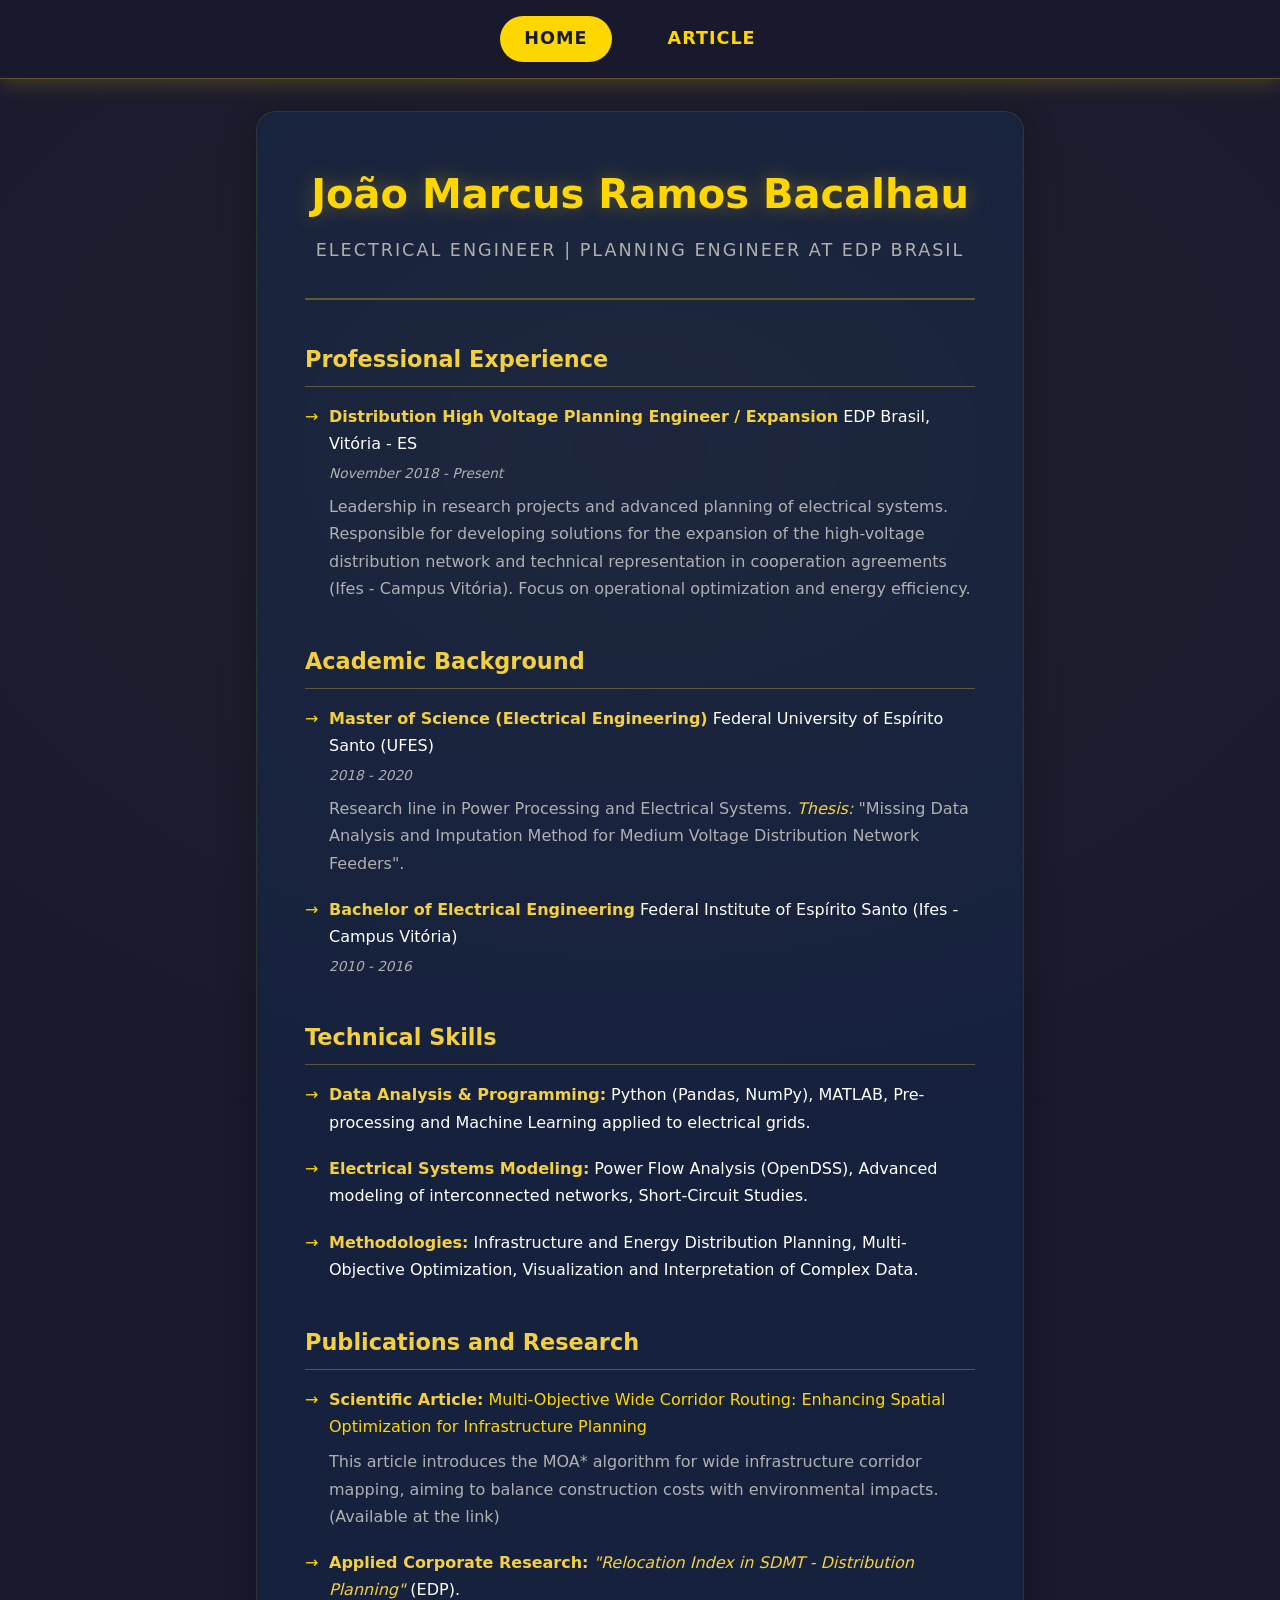
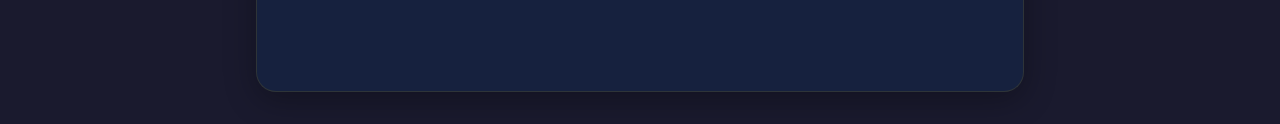
==== commit c809ba41: "Translate article and index pages to English; update audio guide and chat messages for consistency" ====
--- a/index.html
+++ b/index.html
@@ -1,9 +1,9 @@
 <!DOCTYPE html>
-<html lang="pt-BR">
+<html lang="en-US">
 <head>
     <meta charset="UTF-8">
     <meta name="viewport" content="width=device-width, initial-scale=1.0">
-    <title>João Marcus Ramos Bacalhau - Perfil Profissional</title>
+    <title>João Marcus Ramos Bacalhau - Professional Profile</title>
     <link rel="stylesheet" href="css/styles.css">
 </head>
 <body>
@@ -21,36 +21,36 @@
             <!-- Profile Header -->
             <header>
                 <h1>João Marcus Ramos Bacalhau</h1>
-                <h2>Engenheiro Eletricista | Engenheiro de Planejamento na EDP Brasil</h2>
+                <h2>Electrical Engineer | Planning Engineer at EDP Brasil</h2>
             </header>
 
             <!-- Professional Experience Section -->
             <section>
-                <h3>Experiência Profissional</h3>
+                <h3>Professional Experience</h3>
                 <ul>
                     <li>
-                        <strong>Engenheiro de Planejamento da Distribuição de Alta Tensão / Expansão</strong>
+                        <strong>Distribution High Voltage Planning Engineer / Expansion</strong>
                         <span class="institution">EDP Brasil, Vitória - ES</span><br>
-                        <span class="date">Novembro 2018 - Presente</span>
-                        <p class="text-muted">Liderança em projetos de pesquisa e planejamento avançado de sistemas elétricos. Responsável pelo desenvolvimento de soluções para a expansão da rede de distribuição de alta tensão e pela representação técnica em acordos de cooperação (Ifes - Campus Vitória). Foco em otimização operacional e eficiência energética.</p>
+                        <span class="date">November 2018 - Present</span>
+                        <p class="text-muted">Leadership in research projects and advanced planning of electrical systems. Responsible for developing solutions for the expansion of the high-voltage distribution network and technical representation in cooperation agreements (Ifes - Campus Vitória). Focus on operational optimization and energy efficiency.</p>
                     </li>
                 </ul>
             </section>
 
             <!-- Academic Background Section -->
             <section>
-                <h3>Formação Acadêmica</h3>
+                <h3>Academic Background</h3>
                 <ul>
                     <li>
-                        <strong>Mestrado em Ciências (Engenharia Elétrica)</strong>
-                        <span class="institution">Universidade Federal do Espírito Santo (UFES)</span><br>
+                        <strong>Master of Science (Electrical Engineering)</strong>
+                        <span class="institution">Federal University of Espírito Santo (UFES)</span><br>
                         <span class="date">2018 - 2020</span>
-                        <p class="text-muted">Linha de pesquisa em Processamento de Energia e Sistemas Elétricos.
-                        <em>Dissertação:</em> "Missing Data Analysis and Imputation Method for Medium Voltage Distribution Network Feeders".</p>
+                        <p class="text-muted">Research line in Power Processing and Electrical Systems.
+                        <em>Thesis:</em> "Missing Data Analysis and Imputation Method for Medium Voltage Distribution Network Feeders".</p>
                     </li>
                     <li>
-                        <strong>Bacharelado em Engenharia Elétrica</strong>
-                        <span class="institution">Instituto Federal do Espírito Santo (Ifes - Campus Vitória)</span><br>
+                        <strong>Bachelor of Electrical Engineering</strong>
+                        <span class="institution">Federal Institute of Espírito Santo (Ifes - Campus Vitória)</span><br>
                         <span class="date">2010 - 2016</span>
                     </li>
                 </ul>
@@ -58,32 +58,32 @@
 
             <!-- Skills Section -->
             <section>
-                <h3>Competências Técnicas</h3>
+                <h3>Technical Skills</h3>
                 <ul class="skills-list">
                     <li>
-                        <strong>Análise de Dados & Programação:</strong> Python (Pandas, NumPy), MATLAB, Pre-processamento e Machine Learning aplicados a redes elétricas.
+                        <strong>Data Analysis & Programming:</strong> Python (Pandas, NumPy), MATLAB, Pre-processing and Machine Learning applied to electrical grids.
                     </li>
                     <li>
-                        <strong>Modelagem de Sistemas Elétricos:</strong> Análise de Fluxo de Potência (OpenDSS), Modelagem avançada de redes interconectadas, Estudos de Curto-Circuito.
+                        <strong>Electrical Systems Modeling:</strong> Power Flow Analysis (OpenDSS), Advanced modeling of interconnected networks, Short-Circuit Studies.
                     </li>
                     <li>
-                        <strong>Metodologias:</strong> Planejamento de Infraestrutura e Distribuição de Energia, Otimização Multi-Objetivo, Visualização e Interpretação de Dados Complexos.
+                        <strong>Methodologies:</strong> Infrastructure and Energy Distribution Planning, Multi-Objective Optimization, Visualization and Interpretation of Complex Data.
                     </li>
                 </ul>
             </section>
 
             <!-- Publications Section -->
             <section>
-                <h3>Publicações e Pesquisas</h3>
+                <h3>Publications and Research</h3>
                 <ul>
                     <li>
-                        <strong>Artigo Científico:</strong> 
+                        <strong>Scientific Article:</strong> 
                         <a href="article.html" class="article-link">Multi-Objective Wide Corridor Routing: Enhancing Spatial Optimization for Infrastructure Planning</a>
-                        <p class="text-muted">Este artigo introduz o algoritmo MOA* para mapeamento de corredores de infraestrutura amplos, visando equilibrar custos de construção com impactos ambientais. (Disponível no link)</p>
+                        <p class="text-muted">This article introduces the MOA* algorithm for wide infrastructure corridor mapping, aiming to balance construction costs with environmental impacts. (Available at the link)</p>
                     </li>
                     <li>
-                        <strong>Pesquisa Aplicada Corporativa:</strong> 
-                        <em>"Índice de Remanejamento em SDMT - Planejamento da Distribuição"</em> (EDP).
+                        <strong>Applied Corporate Research:</strong> 
+                        <em>"Relocation Index in SDMT - Distribution Planning"</em> (EDP).
                     </li>
                 </ul>
             </section>
--- a/css/styles.css
+++ b/css/styles.css
@@ -401,6 +401,27 @@
     transform: scale(1.05);
 }
 
+#micBtn {
+    background: none;
+    border: 1px solid rgba(255, 215, 0, 0.3);
+    border-radius: 50%;
+    width: 35px;
+    height: 35px;
+    padding: 0;
+    display: flex;
+    justify-content: center;
+    align-items: center;
+    font-size: 1.1rem;
+    cursor: pointer;
+    transition: all 0.3s ease;
+    color: var(--text-light);
+}
+
+#micBtn:hover {
+    background: rgba(255, 215, 0, 0.1);
+    transform: scale(1.1);
+}
+
 .loading-indicator {
     font-size: 0.8rem;
     color: var(--text-muted);
